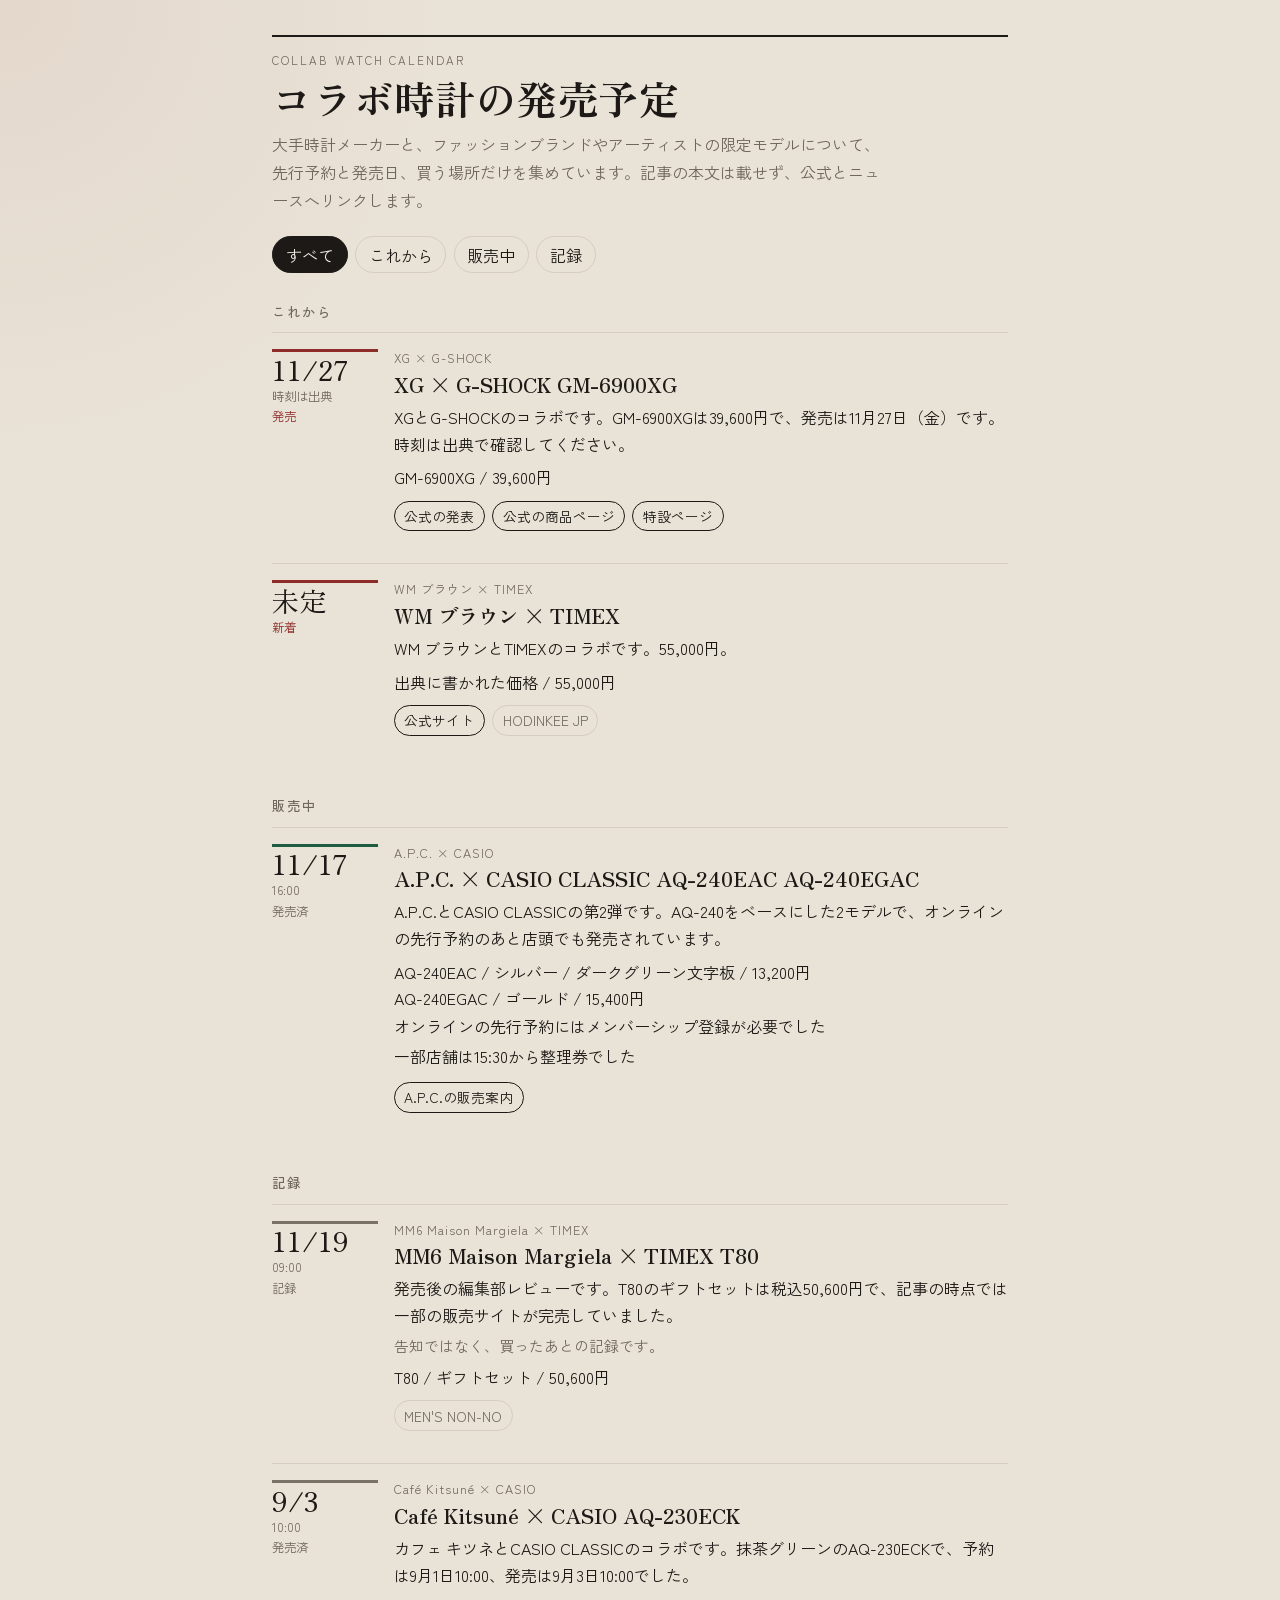
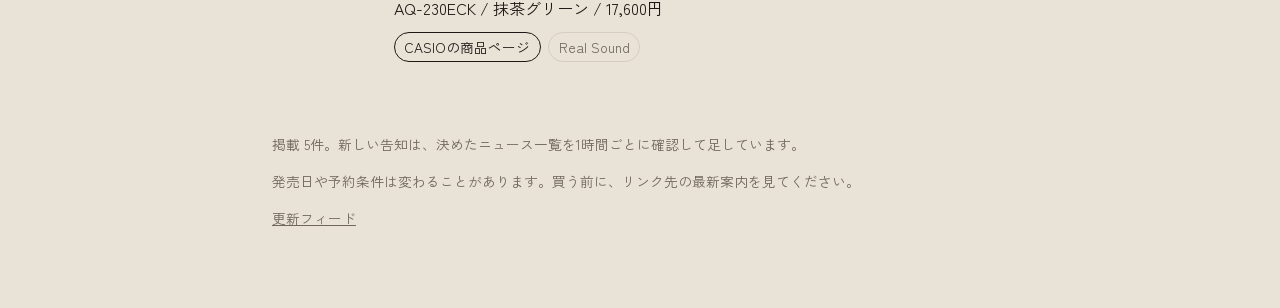
==== docs/index.html @ da935b93 "コラボ時計の発売日と予約先を一覧にする 告知を毎時確認して、公式ページへのリンクだけを公開する。" ====
<!DOCTYPE html>
<html lang="ja">
<head>
  <meta charset="utf-8">
  <meta name="viewport" content="width=device-width, initial-scale=1">
  <title>コラボ時計の発売予定</title>
  <meta name="description" content="大手時計メーカーとファッションブランドやアーティストの限定コラボについて、先行予約と発売日、購入ページを集めます。">
  <link rel="stylesheet" href="style.css">
  <link rel="alternate" type="application/rss+xml" title="コラボ時計の発売予定" href="feed.xml">
  <link rel="preconnect" href="https://fonts.googleapis.com">
  <link rel="stylesheet" href="https://fonts.googleapis.com/css2?family=Zen+Kaku+Gothic+New:wght@400;500&family=Zen+Old+Mincho:wght@500;700&display=swap">
</head>
<body>
  <div class="wrap">
    <header class="masthead">
      <p class="eyebrow">COLLAB WATCH CALENDAR</p>
      <h1>コラボ時計の発売予定</h1>
      <p class="lead">大手時計メーカーと、ファッションブランドやアーティストの限定モデルについて、先行予約と発売日、買う場所だけを集めています。記事の本文は載せず、公式とニュースへリンクします。</p>
      <div class="filters">
        <button type="button" data-filter="all" aria-pressed="true">すべて</button>
        <button type="button" data-filter="upcoming" aria-pressed="false">これから</button>
        <button type="button" data-filter="onsale" aria-pressed="false">販売中</button>
        <button type="button" data-filter="archive" aria-pressed="false">記録</button>
      </div>
    </header>
    <section class="section" id="upcoming"><h2>これから</h2>
<article class="card upcoming" data-group="upcoming">
  <div class="when">
    <span class="md">11/27</span>
    <span class="sub">時刻は出典</span>
    <span class="label">発売</span>
  </div>
  <div>
    <p class="brands">XG × G-SHOCK</p>
    <h3><a href="items/xg-g-shock-gm-6900xg-2026.html">XG × G-SHOCK GM-6900XG</a></h3>
    <p class="summary">XGとG-SHOCKのコラボです。GM-6900XGは39,600円で、発売は11月27日（金）です。時刻は出典で確認してください。</p>
    
    <ul class="models"><li>GM-6900XG / 39,600円</li></ul>
    
    <p class="actions"><a href="https://www.casio.co.jp/release/2026/1112-gm-6900xg/">公式の発表</a><a href="https://www.casio.com/jp/watches/gshock/product.GM-6900XG-8/">公式の商品ページ</a><a href="https://gshock.casio.com/jp/contents/ambassador/xg/g-shock-xg-collab-vol2/">特設ページ</a></p>
  </div>
</article>
<article class="card upcoming" data-group="upcoming">
  <div class="when">
    <span class="md">未定</span>
    <span class="sub"></span>
    <span class="label">新着</span>
  </div>
  <div>
    <p class="brands">WM ブラウン × TIMEX</p>
    <h3><a href="items/wm-timex-2026.html">WM ブラウン × TIMEX</a></h3>
    <p class="summary">WM ブラウンとTIMEXのコラボです。55,000円。</p>
    
    <ul class="models"><li>出典に書かれた価格 / 55,000円</li></ul>
    
    <p class="actions"><a href="https://timex.com/">公式サイト</a><a class="quiet" href="https://hodinkee.jp/articles/wm-brown-x-timex">HODINKEE JP</a></p>
  </div>
</article></section><section class="section" id="onsale"><h2>販売中</h2>
<article class="card onsale" data-group="onsale">
  <div class="when">
    <span class="md">11/17</span>
    <span class="sub">16:00</span>
    <span class="label">発売済</span>
  </div>
  <div>
    <p class="brands">A.P.C. × CASIO</p>
    <h3><a href="items/apc-casio-aq-240eac-2026.html">A.P.C. × CASIO CLASSIC AQ-240EAC AQ-240EGAC</a></h3>
    <p class="summary">A.P.C.とCASIO CLASSICの第2弾です。AQ-240をベースにした2モデルで、オンラインの先行予約のあと店頭でも発売されています。</p>
    
    <ul class="models"><li>AQ-240EAC / シルバー / ダークグリーン文字板 / 13,200円</li><li>AQ-240EGAC / ゴールド / 15,400円</li></ul>
    <p class="cond">オンラインの先行予約にはメンバーシップ登録が必要でした</p><p class="cond">一部店舗は15:30から整理券でした</p>
    <p class="actions"><a href="https://www.apcjp.com/jpn/journal/a-p-c-x-casio-の販売について">A.P.C.の販売案内</a></p>
  </div>
</article></section><section class="section" id="archive"><h2>記録</h2>
<article class="card archive" data-group="archive">
  <div class="when">
    <span class="md">11/19</span>
    <span class="sub">09:00</span>
    <span class="label">記録</span>
  </div>
  <div>
    <p class="brands">MM6 Maison Margiela × TIMEX</p>
    <h3><a href="items/mm6-timex-t80-2026.html">MM6 Maison Margiela × TIMEX T80</a></h3>
    <p class="summary">発売後の編集部レビューです。T80のギフトセットは税込50,600円で、記事の時点では一部の販売サイトが完売していました。</p>
    <p class="note">告知ではなく、買ったあとの記録です。</p>
    <ul class="models"><li>T80 / ギフトセット / 50,600円</li></ul>
    
    <p class="actions"><a class="quiet" href="https://www.mensnonno.jp/fashion/new-topics/704286/area05/">MEN&#x27;S NON-NO</a></p>
  </div>
</article>
<article class="card archive" data-group="archive">
  <div class="when">
    <span class="md">9/3</span>
    <span class="sub">10:00</span>
    <span class="label">発売済</span>
  </div>
  <div>
    <p class="brands">Café Kitsuné × CASIO</p>
    <h3><a href="items/kitsune-casio-aq-230eck-2026.html">Café Kitsuné × CASIO AQ-230ECK</a></h3>
    <p class="summary">カフェ キツネとCASIO CLASSICのコラボです。抹茶グリーンのAQ-230ECKで、予約は9月1日10:00、発売は9月3日10:00でした。</p>
    
    <ul class="models"><li>AQ-230ECK / 抹茶グリーン / 17,600円</li></ul>
    
    <p class="actions"><a href="https://www.casio.com/jp/watches/casio/casio-classic/aq-230eck/">CASIOの商品ページ</a><a class="quiet" href="https://realsound.jp/tech/2026/09/post-2509956.html">Real Sound</a></p>
  </div>
</article></section>
    <footer>
      <p>掲載 5件。新しい告知は、決めたニュース一覧を1時間ごとに確認して足しています。</p>
      <p>発売日や予約条件は変わることがあります。買う前に、リンク先の最新案内を見てください。</p>
      <p><a href="feed.xml">更新フィード</a></p>
    </footer>
  </div>
  <script>
    const buttons = document.querySelectorAll("[data-filter]");
    buttons.forEach((button) => {
      button.addEventListener("click", () => {
        const filter = button.dataset.filter;
        buttons.forEach((other) => other.setAttribute("aria-pressed", other === button ? "true" : "false"));
        document.querySelectorAll(".card").forEach((card) => {
          card.hidden = filter !== "all" && card.dataset.group !== filter;
        });
        document.querySelectorAll(".section").forEach((section) => {
          section.hidden = filter !== "all" && section.id !== filter;
        });
      });
    });
  </script>
</body>
</html>
---- docs/style.css ----
:root {
  --paper: #e9e2d6;
  --sheet: #f6f1e8;
  --ink: #1c1916;
  --muted: #6f675d;
  --line: #d5cdc0;
  --stamp: #8e2c2a;
  --sale: #1d5c40;
  --archive: #7a7268;
  --shadow: 0 1px 0 rgba(28, 25, 22, 0.04);
  font-family: "Zen Kaku Gothic New", "Hiragino Sans", "Yu Gothic", sans-serif;
}
* { box-sizing: border-box; }
body {
  margin: 0;
  background:
    radial-gradient(circle at top left, rgba(142, 44, 42, 0.06), transparent 28rem),
    var(--paper);
  color: var(--ink);
}
a { color: inherit; }
.wrap { width: min(46rem, calc(100% - 2rem)); margin: 0 auto; padding: 2.2rem 0 4rem; }
.masthead { border-top: 2px solid var(--ink); padding-top: 0.9rem; }
.eyebrow {
  margin: 0;
  letter-spacing: 0.18em;
  font-size: 0.72rem;
  color: var(--muted);
}
h1 {
  margin: 0.35rem 0 0.4rem;
  font-family: "Zen Old Mincho", "Yu Mincho", serif;
  font-size: clamp(1.8rem, 4vw, 2.5rem);
  font-weight: 700;
  letter-spacing: 0.02em;
  line-height: 1.25;
}
.lead { margin: 0; max-width: 38rem; line-height: 1.75; color: var(--muted); }
.filters { display: flex; flex-wrap: wrap; gap: 0.45rem; margin: 1.4rem 0 0.4rem; }
.filters button {
  border: 1px solid var(--line);
  background: transparent;
  color: var(--ink);
  border-radius: 999px;
  padding: 0.35rem 0.8rem;
  font: inherit;
  cursor: pointer;
}
.filters button[aria-pressed="true"] { background: var(--ink); color: var(--sheet); border-color: var(--ink); }
.section { margin-top: 1.8rem; }
.section h2 {
  margin: 0 0 0.7rem;
  font-size: 0.82rem;
  letter-spacing: 0.14em;
  font-weight: 500;
  color: var(--muted);
}
.card {
  display: grid;
  grid-template-columns: 6.6rem 1fr;
  gap: 0.9rem 1rem;
  padding: 1rem 0;
  border-top: 1px solid var(--line);
  background: transparent;
}
.when { padding-top: 0.15rem; border-top: 3px solid var(--ink); }
.card.upcoming .when { border-top-color: var(--stamp); }
.card.onsale .when { border-top-color: var(--sale); }
.card.archive .when { border-top-color: var(--archive); }
.when .md {
  display: block;
  font-family: "Zen Old Mincho", serif;
  font-size: 1.7rem;
  line-height: 1.1;
}
.when .sub, .when .label { display: block; color: var(--muted); font-size: 0.78rem; margin-top: 0.15rem; }
.card.upcoming .label { color: var(--stamp); }
.brands { margin: 0; font-size: 0.78rem; letter-spacing: 0.08em; color: var(--muted); }
.card h3 { margin: 0.15rem 0 0.35rem; font-family: "Zen Old Mincho", serif; font-size: 1.28rem; font-weight: 700; line-height: 1.4; }
.card h3 a { text-decoration: none; }
.card h3 a:hover { text-decoration: underline; }
.summary, .note, .cond { margin: 0.2rem 0; line-height: 1.7; }
.note { color: var(--muted); font-size: 0.92rem; }
.models { margin: 0.45rem 0 0; padding: 0; list-style: none; color: var(--ink); }
.models li { margin: 0.12rem 0; }
.actions { display: flex; flex-wrap: wrap; gap: 0.45rem; margin-top: 0.7rem; }
.actions a {
  text-decoration: none;
  border: 1px solid var(--ink);
  padding: 0.28rem 0.6rem;
  border-radius: 999px;
  font-size: 0.86rem;
}
.actions a.quiet { border-color: var(--line); color: var(--muted); }
footer { margin-top: 2.4rem; color: var(--muted); font-size: 0.86rem; line-height: 1.7; }
.detail { padding-top: 1.2rem; }
.detail .back { color: var(--muted); text-decoration: none; }
.facts { margin: 1rem 0; padding: 0; list-style: none; }
.facts li { padding: 0.55rem 0; border-top: 1px solid var(--line); line-height: 1.6; }
.facts strong { display: inline-block; min-width: 6.5rem; }
@media (max-width: 640px) {
  .card { grid-template-columns: 1fr; gap: 0.45rem; }
  .when { display: flex; gap: 0.7rem; align-items: baseline; }
}
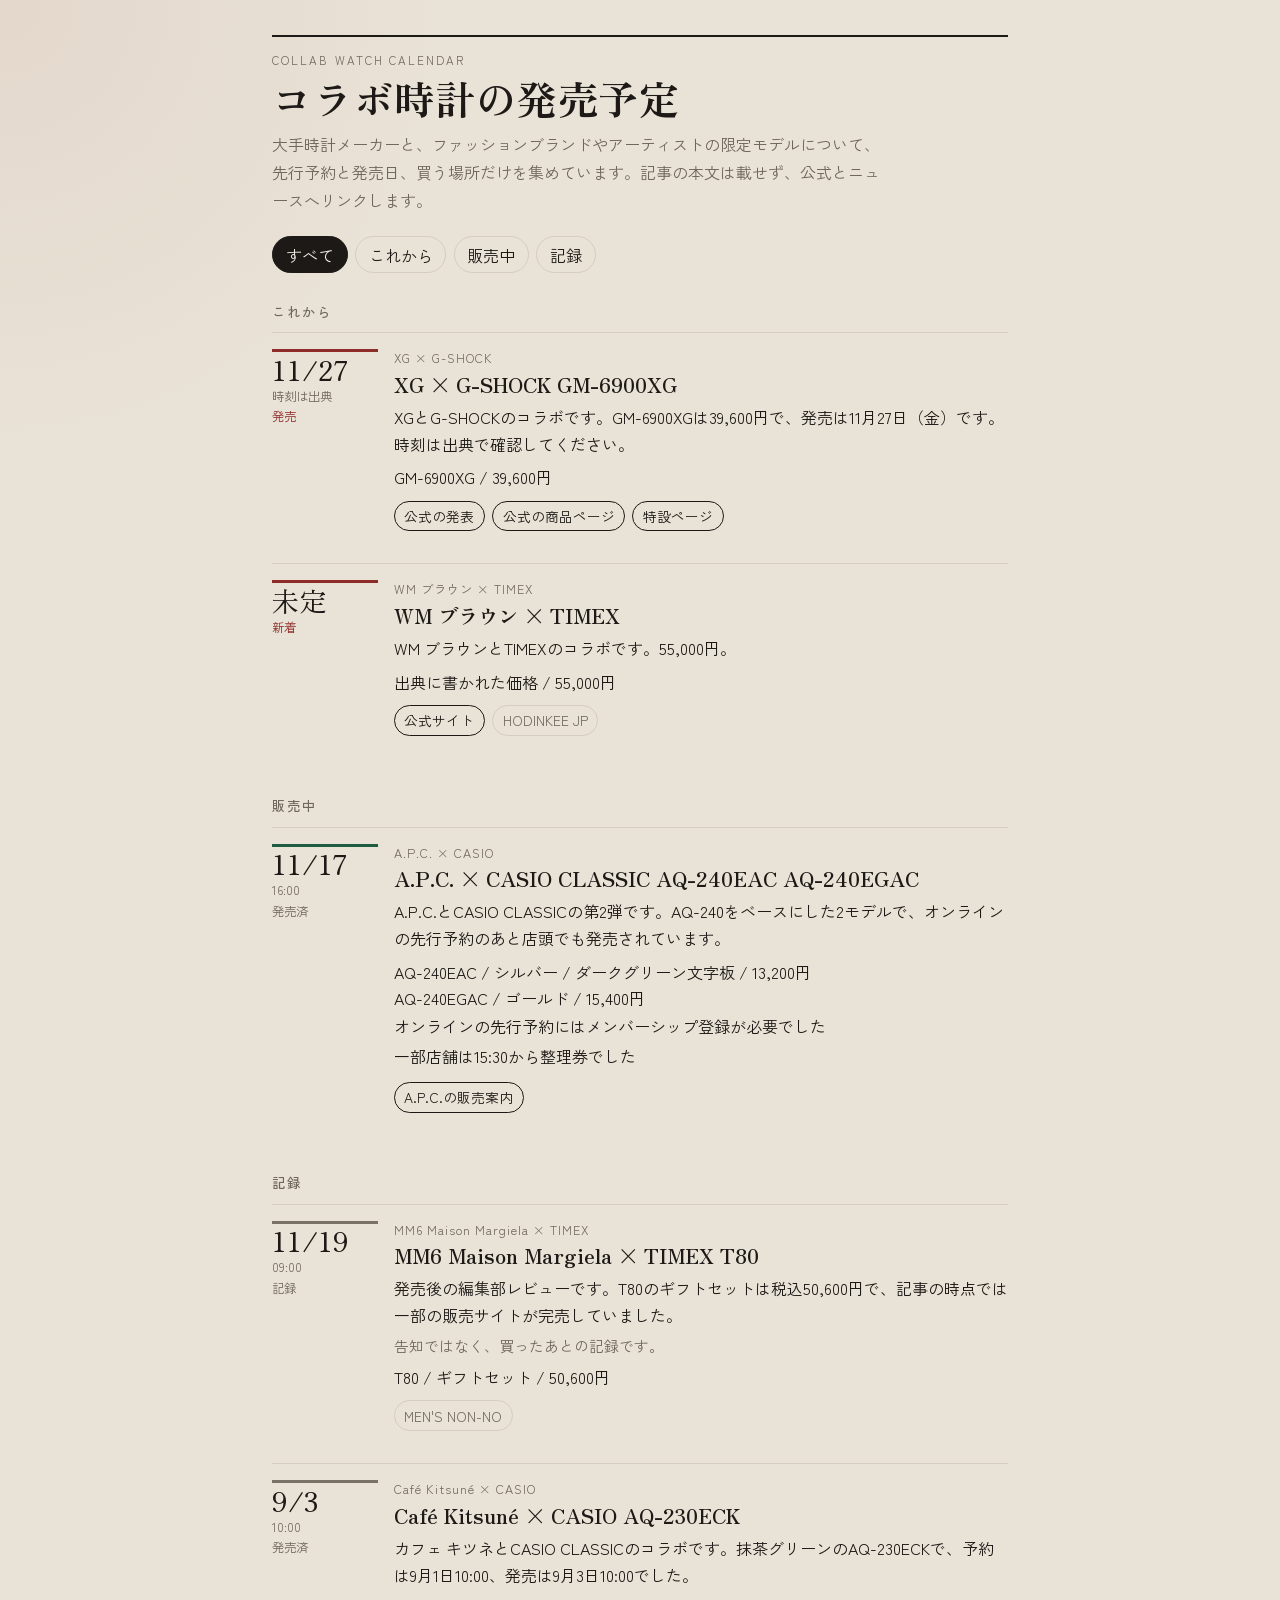
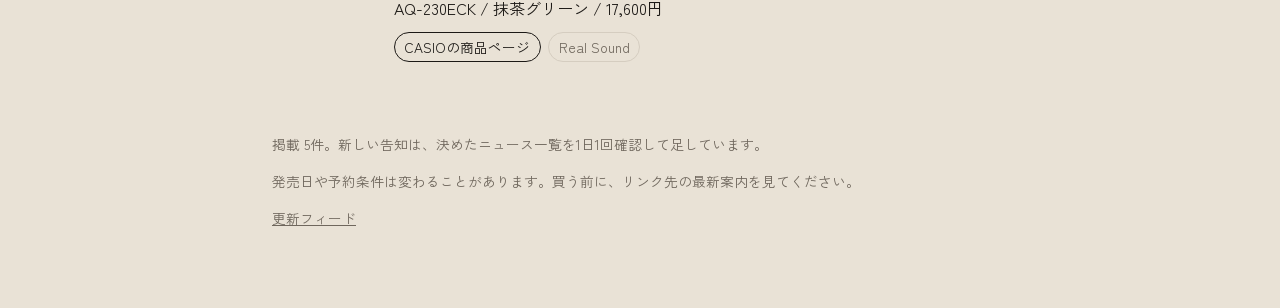
==== commit 27a71516: "時計コラボの確認を1日1回にする 朝の今日のタスクメールに更新を載せるため、サイト側からはメールを出さない。" ====
--- a/docs/index.html
+++ b/docs/index.html
@@ -105,7 +105,7 @@
   </div>
 </article></section>
     <footer>
-      <p>掲載 5件。新しい告知は、決めたニュース一覧を1時間ごとに確認して足しています。</p>
+      <p>掲載 5件。新しい告知は、決めたニュース一覧を1日1回確認して足しています。</p>
       <p>発売日や予約条件は変わることがあります。買う前に、リンク先の最新案内を見てください。</p>
       <p><a href="feed.xml">更新フィード</a></p>
     </footer>
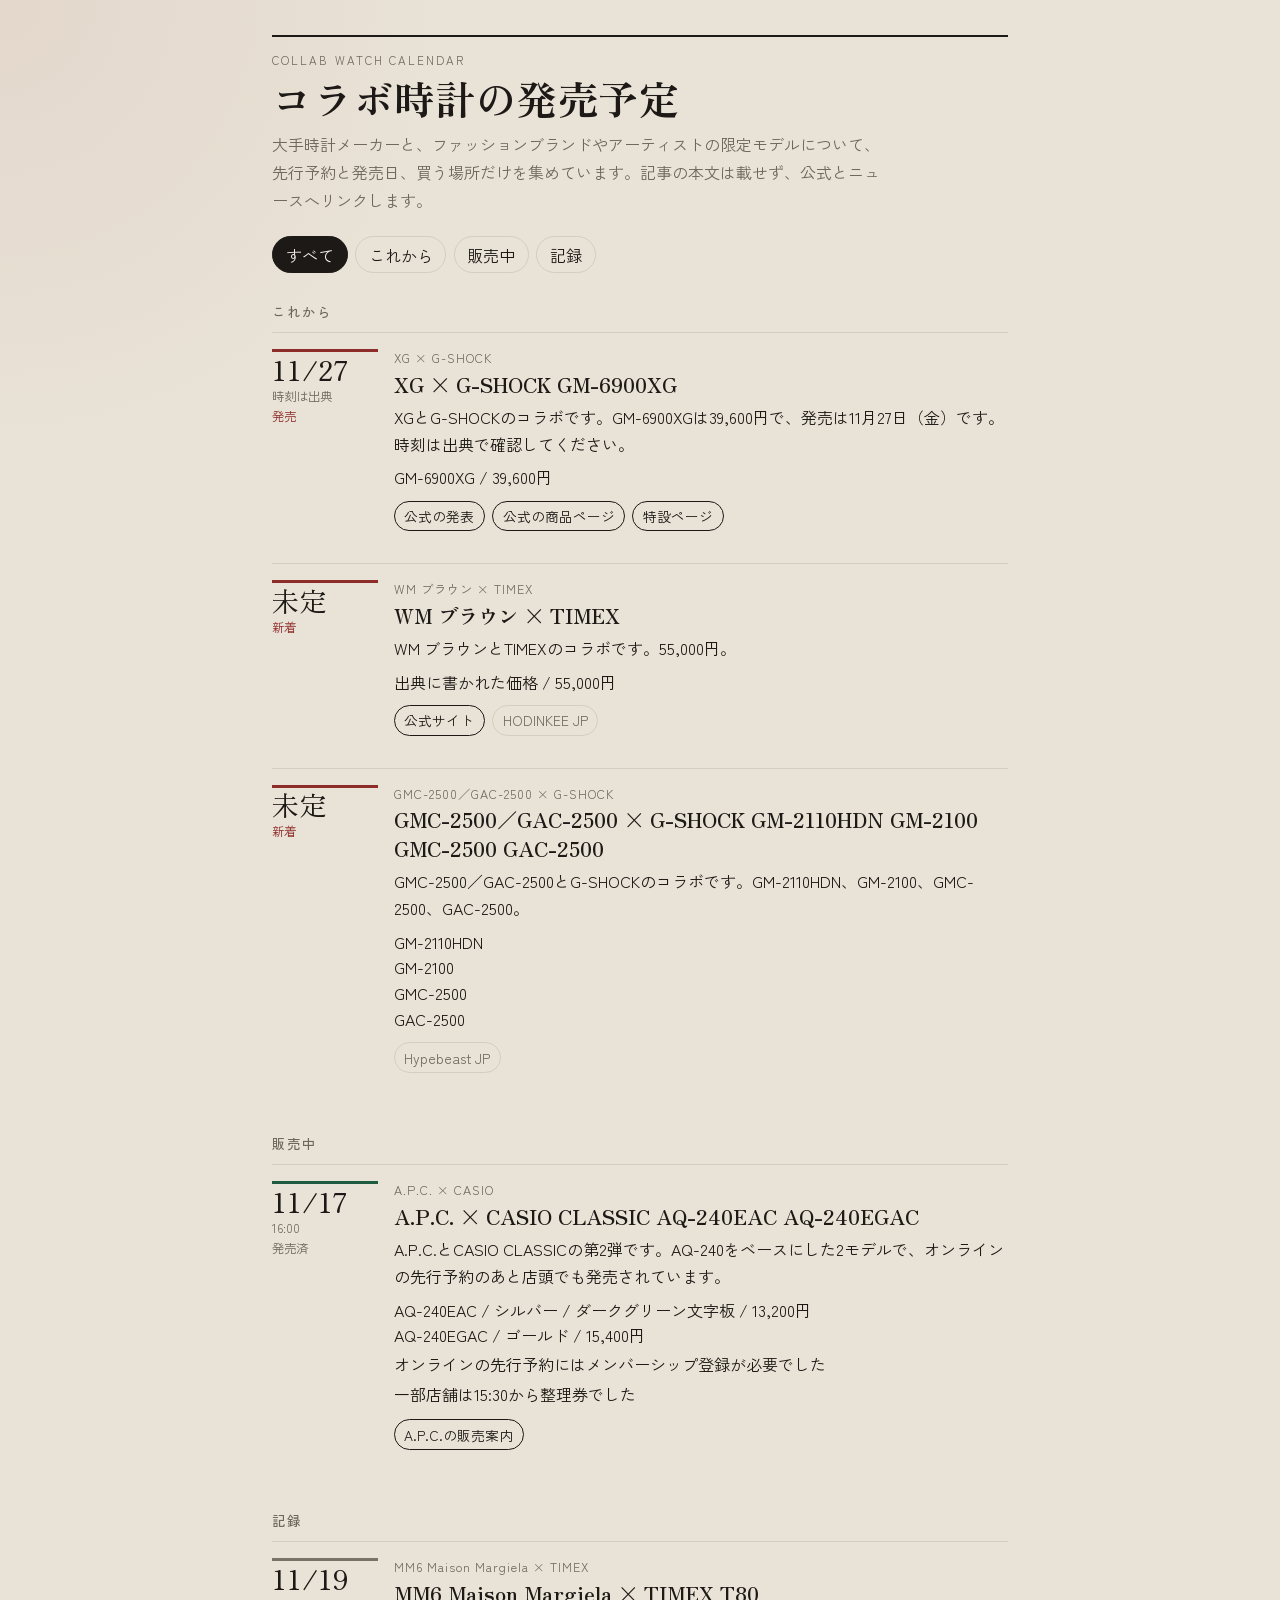
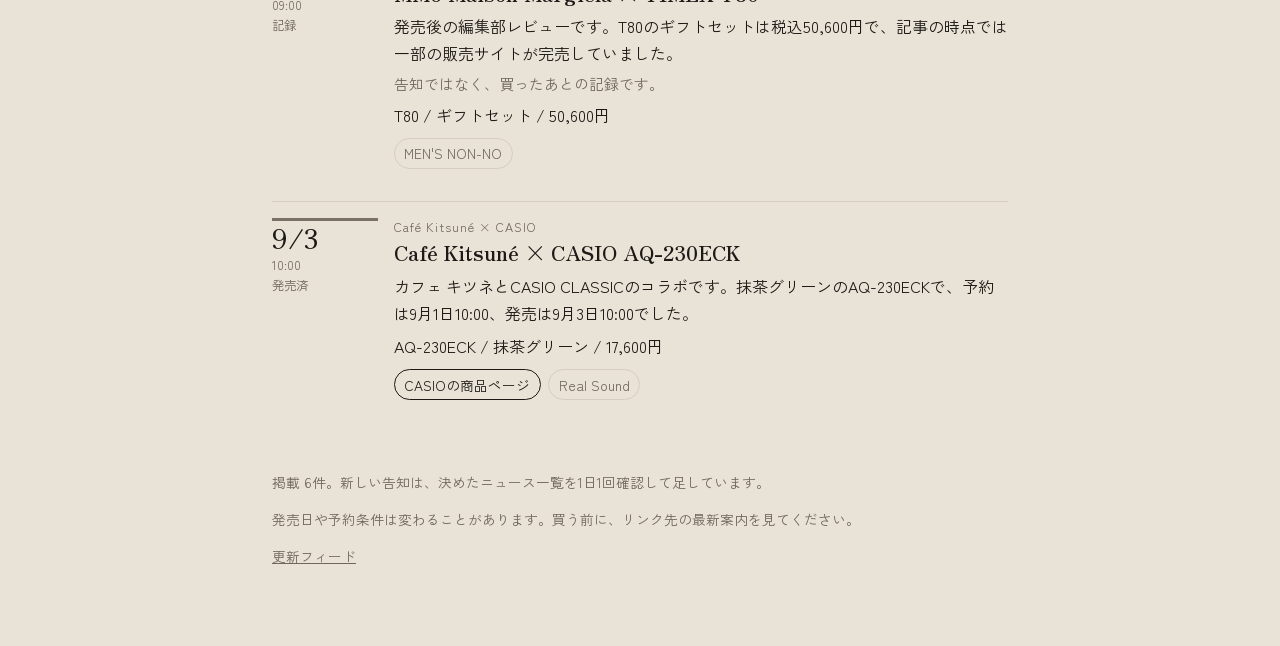
==== commit 7c2a0050: "発売情報を更新" ====
--- a/docs/index.html
+++ b/docs/index.html
@@ -55,6 +55,22 @@
     
     <p class="actions"><a href="https://timex.com/">公式サイト</a><a class="quiet" href="https://hodinkee.jp/articles/wm-brown-x-timex">HODINKEE JP</a></p>
   </div>
+</article>
+<article class="card upcoming" data-group="upcoming">
+  <div class="when">
+    <span class="md">未定</span>
+    <span class="sub"></span>
+    <span class="label">新着</span>
+  </div>
+  <div>
+    <p class="brands">GMC-2500／GAC-2500 × G-SHOCK</p>
+    <h3><a href="items/gmc-2500-gac-2500-g-shock-gm-2110hdn-2026.html">GMC-2500／GAC-2500 × G-SHOCK GM-2110HDN GM-2100 GMC-2500 GAC-2500</a></h3>
+    <p class="summary">GMC-2500／GAC-2500とG-SHOCKのコラボです。GM-2110HDN、GM-2100、GMC-2500、GAC-2500。</p>
+    
+    <ul class="models"><li>GM-2110HDN</li><li>GM-2100</li><li>GMC-2500</li><li>GAC-2500</li></ul>
+    
+    <p class="actions"><a class="quiet" href="https://hypebeast.com/jp/2026/11/g-shock-hidden-ny-collaborative-gm-2110hdn-watch-release-info">Hypebeast JP</a></p>
+  </div>
 </article></section><section class="section" id="onsale"><h2>販売中</h2>
 <article class="card onsale" data-group="onsale">
   <div class="when">
@@ -105,7 +121,7 @@
   </div>
 </article></section>
     <footer>
-      <p>掲載 5件。新しい告知は、決めたニュース一覧を1日1回確認して足しています。</p>
+      <p>掲載 6件。新しい告知は、決めたニュース一覧を1日1回確認して足しています。</p>
       <p>発売日や予約条件は変わることがあります。買う前に、リンク先の最新案内を見てください。</p>
       <p><a href="feed.xml">更新フィード</a></p>
     </footer>
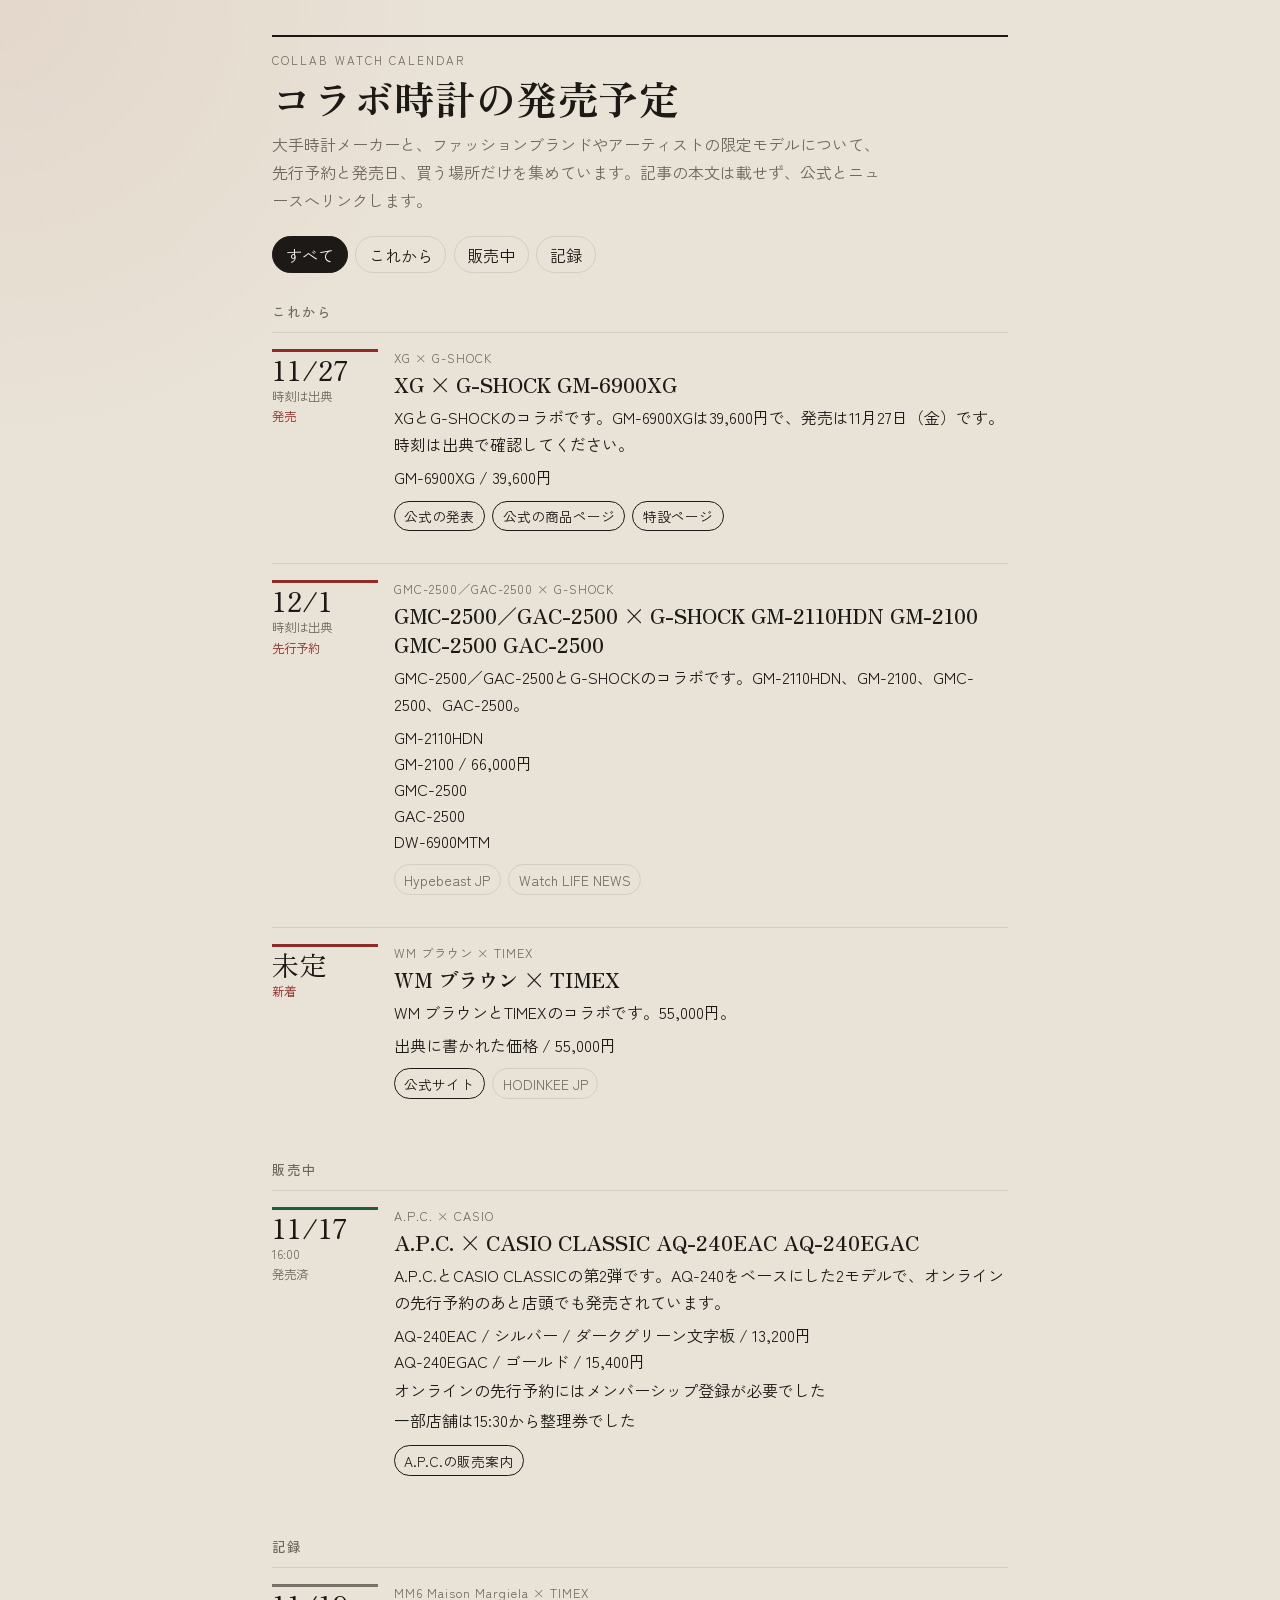
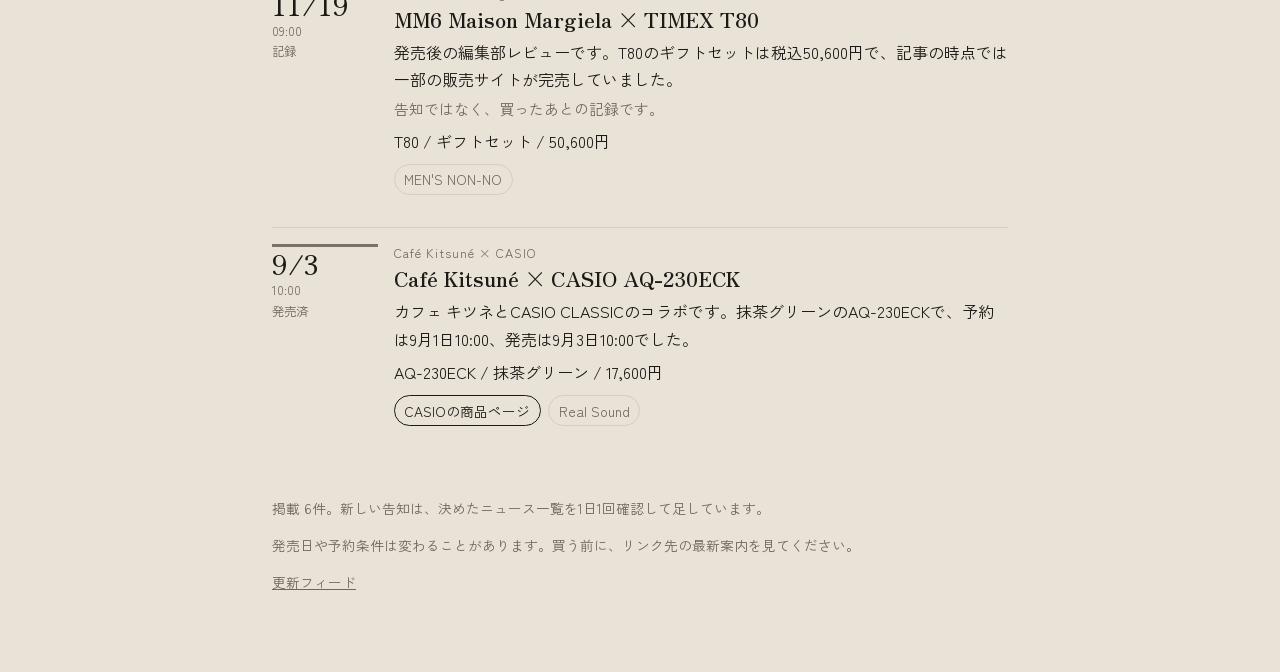
==== commit 6c5be827: "発売情報を更新" ====
--- a/docs/index.html
+++ b/docs/index.html
@@ -42,6 +42,22 @@
 </article>
 <article class="card upcoming" data-group="upcoming">
   <div class="when">
+    <span class="md">12/1</span>
+    <span class="sub">時刻は出典</span>
+    <span class="label">先行予約</span>
+  </div>
+  <div>
+    <p class="brands">GMC-2500／GAC-2500 × G-SHOCK</p>
+    <h3><a href="items/gmc-2500-gac-2500-g-shock-gm-2110hdn-2026.html">GMC-2500／GAC-2500 × G-SHOCK GM-2110HDN GM-2100 GMC-2500 GAC-2500</a></h3>
+    <p class="summary">GMC-2500／GAC-2500とG-SHOCKのコラボです。GM-2110HDN、GM-2100、GMC-2500、GAC-2500。</p>
+    
+    <ul class="models"><li>GM-2110HDN</li><li>GM-2100 / 66,000円</li><li>GMC-2500</li><li>GAC-2500</li><li>DW-6900MTM</li></ul>
+    
+    <p class="actions"><a class="quiet" href="https://hypebeast.com/jp/2026/11/g-shock-hidden-ny-collaborative-gm-2110hdn-watch-release-info">Hypebeast JP</a><a class="quiet" href="https://www.powerwatch.jp/2026/11/24/gshock-81/?utm_source=rss&amp;utm_medium=rss&amp;utm_campaign=gshock-81">Watch LIFE NEWS</a></p>
+  </div>
+</article>
+<article class="card upcoming" data-group="upcoming">
+  <div class="when">
     <span class="md">未定</span>
     <span class="sub"></span>
     <span class="label">新着</span>
@@ -54,22 +70,6 @@
     <ul class="models"><li>出典に書かれた価格 / 55,000円</li></ul>
     
     <p class="actions"><a href="https://timex.com/">公式サイト</a><a class="quiet" href="https://hodinkee.jp/articles/wm-brown-x-timex">HODINKEE JP</a></p>
-  </div>
-</article>
-<article class="card upcoming" data-group="upcoming">
-  <div class="when">
-    <span class="md">未定</span>
-    <span class="sub"></span>
-    <span class="label">新着</span>
-  </div>
-  <div>
-    <p class="brands">GMC-2500／GAC-2500 × G-SHOCK</p>
-    <h3><a href="items/gmc-2500-gac-2500-g-shock-gm-2110hdn-2026.html">GMC-2500／GAC-2500 × G-SHOCK GM-2110HDN GM-2100 GMC-2500 GAC-2500</a></h3>
-    <p class="summary">GMC-2500／GAC-2500とG-SHOCKのコラボです。GM-2110HDN、GM-2100、GMC-2500、GAC-2500。</p>
-    
-    <ul class="models"><li>GM-2110HDN</li><li>GM-2100</li><li>GMC-2500</li><li>GAC-2500</li></ul>
-    
-    <p class="actions"><a class="quiet" href="https://hypebeast.com/jp/2026/11/g-shock-hidden-ny-collaborative-gm-2110hdn-watch-release-info">Hypebeast JP</a></p>
   </div>
 </article></section><section class="section" id="onsale"><h2>販売中</h2>
 <article class="card onsale" data-group="onsale">
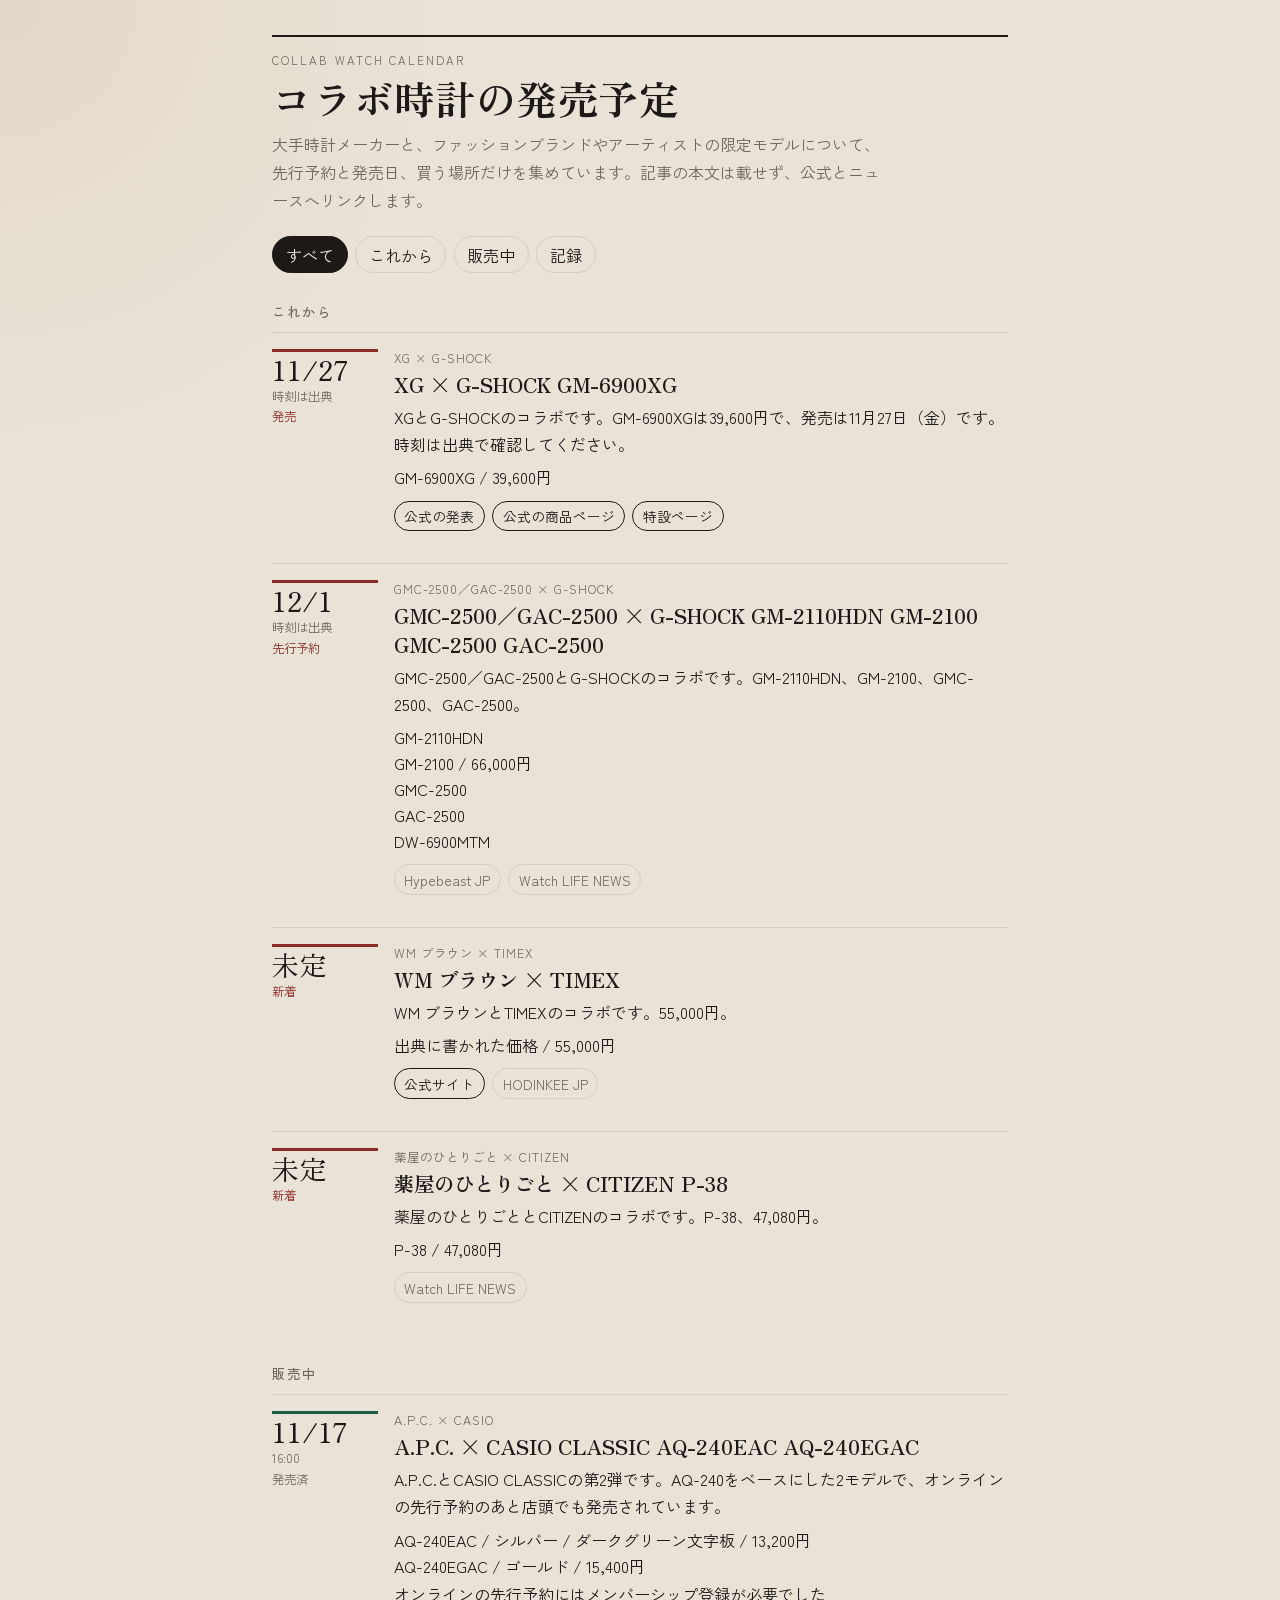
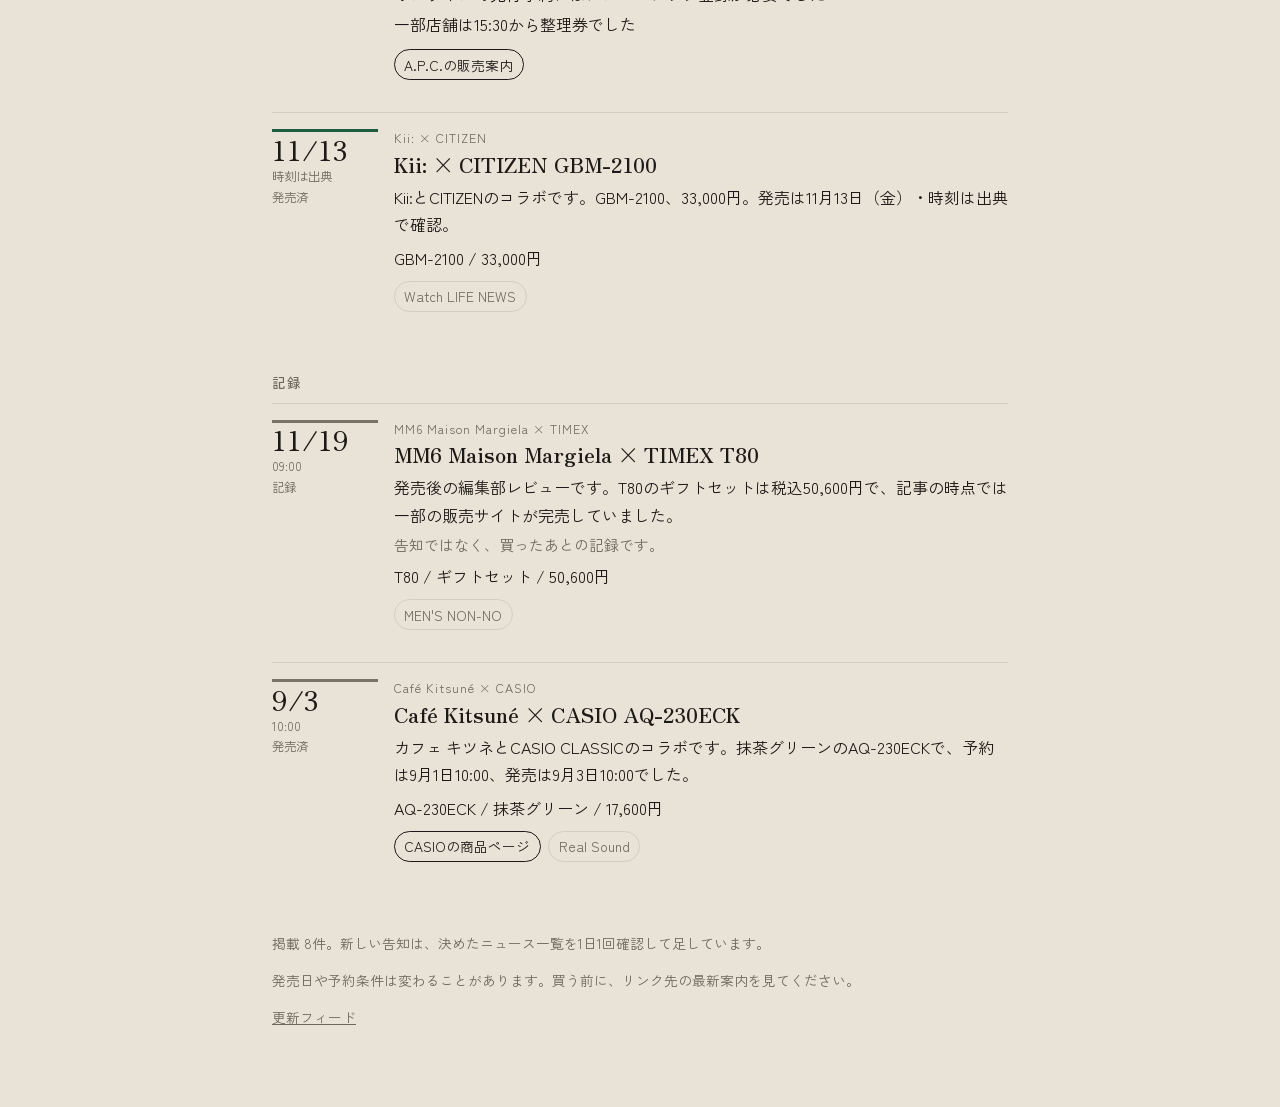
==== commit 13a9c18e: "発売情報を更新" ====
--- a/docs/index.html
+++ b/docs/index.html
@@ -71,6 +71,22 @@
     
     <p class="actions"><a href="https://timex.com/">公式サイト</a><a class="quiet" href="https://hodinkee.jp/articles/wm-brown-x-timex">HODINKEE JP</a></p>
   </div>
+</article>
+<article class="card upcoming" data-group="upcoming">
+  <div class="when">
+    <span class="md">未定</span>
+    <span class="sub"></span>
+    <span class="label">新着</span>
+  </div>
+  <div>
+    <p class="brands">薬屋のひとりごと × CITIZEN</p>
+    <h3><a href="items/0c0a49f5-citizen-p-38-2026.html">薬屋のひとりごと × CITIZEN P-38</a></h3>
+    <p class="summary">薬屋のひとりごととCITIZENのコラボです。P-38、47,080円。</p>
+    
+    <ul class="models"><li>P-38 / 47,080円</li></ul>
+    
+    <p class="actions"><a class="quiet" href="https://www.powerwatch.jp/2026/11/26/citizen-195/?utm_source=rss&amp;utm_medium=rss&amp;utm_campaign=citizen-195">Watch LIFE NEWS</a></p>
+  </div>
 </article></section><section class="section" id="onsale"><h2>販売中</h2>
 <article class="card onsale" data-group="onsale">
   <div class="when">
@@ -86,6 +102,22 @@
     <ul class="models"><li>AQ-240EAC / シルバー / ダークグリーン文字板 / 13,200円</li><li>AQ-240EGAC / ゴールド / 15,400円</li></ul>
     <p class="cond">オンラインの先行予約にはメンバーシップ登録が必要でした</p><p class="cond">一部店舗は15:30から整理券でした</p>
     <p class="actions"><a href="https://www.apcjp.com/jpn/journal/a-p-c-x-casio-の販売について">A.P.C.の販売案内</a></p>
+  </div>
+</article>
+<article class="card onsale" data-group="onsale">
+  <div class="when">
+    <span class="md">11/13</span>
+    <span class="sub">時刻は出典</span>
+    <span class="label">発売済</span>
+  </div>
+  <div>
+    <p class="brands">Kii: × CITIZEN</p>
+    <h3><a href="items/kii-citizen-gbm-2100-2026.html">Kii: × CITIZEN GBM-2100</a></h3>
+    <p class="summary">Kii:とCITIZENのコラボです。GBM-2100、33,000円。発売は11月13日（金）・時刻は出典で確認。</p>
+    
+    <ul class="models"><li>GBM-2100 / 33,000円</li></ul>
+    
+    <p class="actions"><a class="quiet" href="https://www.powerwatch.jp/2026/11/25/citizen-196/?utm_source=rss&amp;utm_medium=rss&amp;utm_campaign=citizen-196">Watch LIFE NEWS</a></p>
   </div>
 </article></section><section class="section" id="archive"><h2>記録</h2>
 <article class="card archive" data-group="archive">
@@ -121,7 +153,7 @@
   </div>
 </article></section>
     <footer>
-      <p>掲載 6件。新しい告知は、決めたニュース一覧を1日1回確認して足しています。</p>
+      <p>掲載 8件。新しい告知は、決めたニュース一覧を1日1回確認して足しています。</p>
       <p>発売日や予約条件は変わることがあります。買う前に、リンク先の最新案内を見てください。</p>
       <p><a href="feed.xml">更新フィード</a></p>
     </footer>
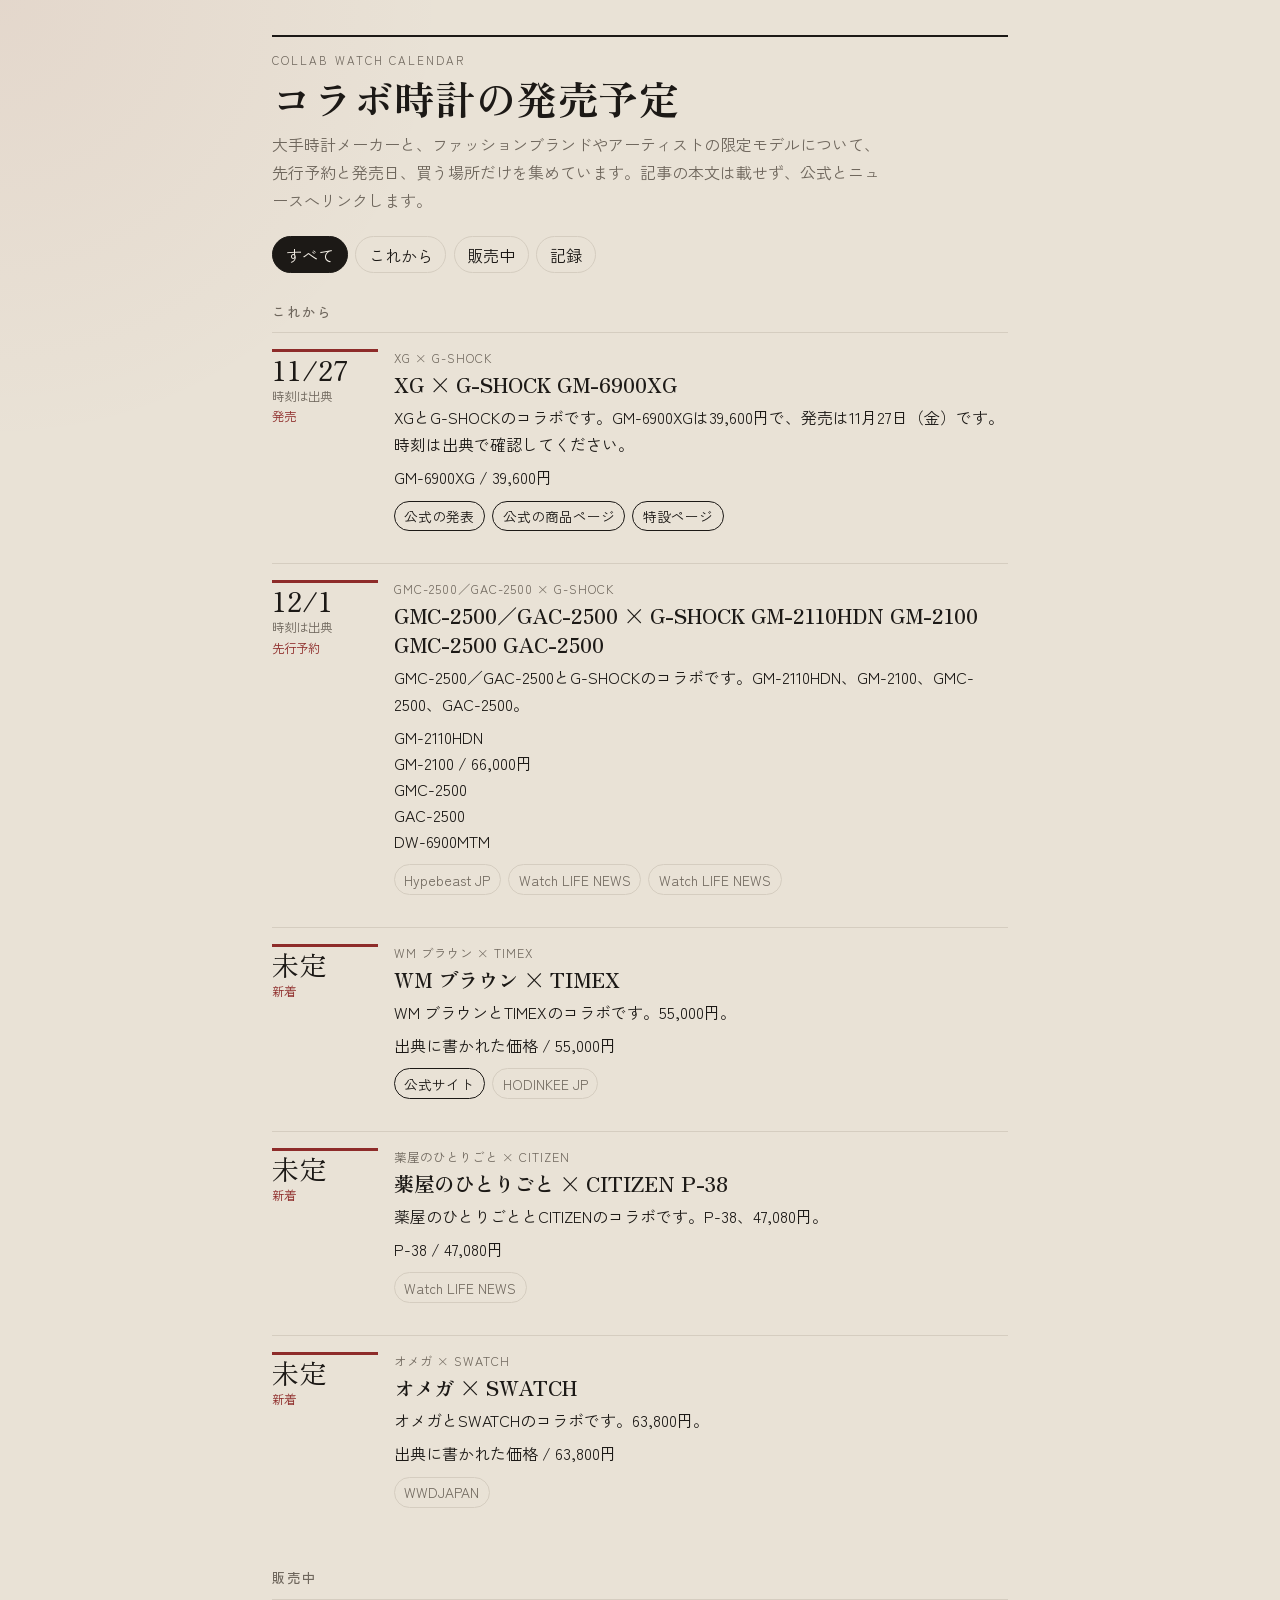
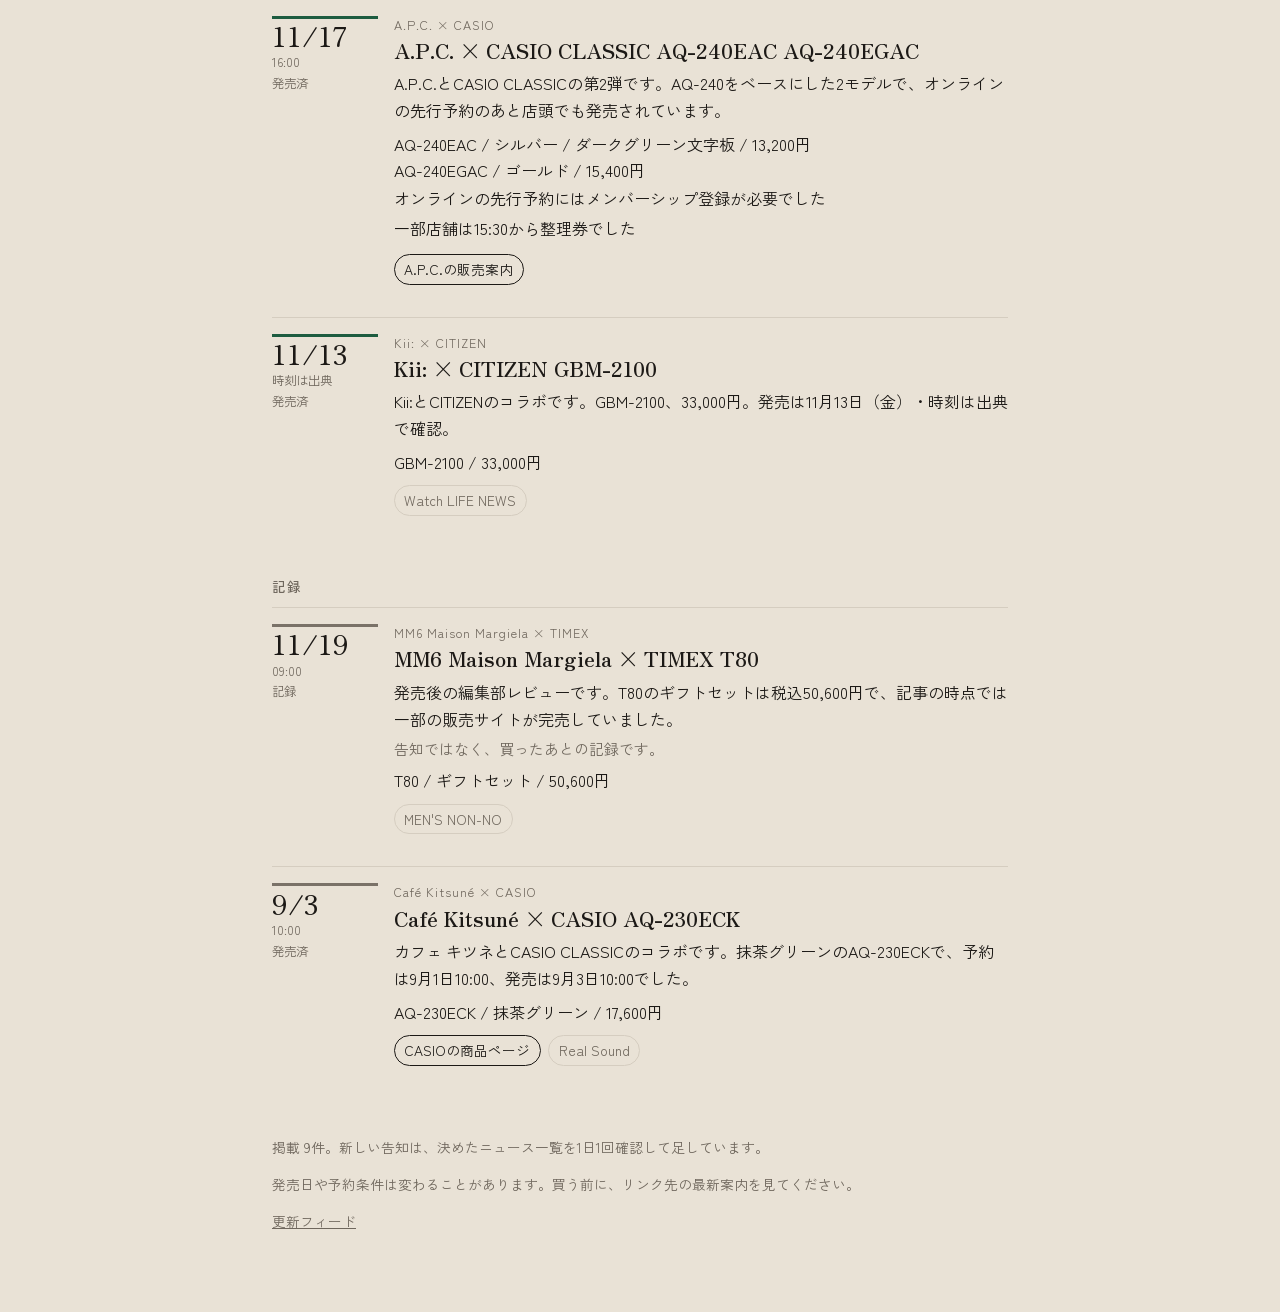
==== commit 829d109d: "発売情報を更新" ====
--- a/docs/index.html
+++ b/docs/index.html
@@ -53,7 +53,7 @@
     
     <ul class="models"><li>GM-2110HDN</li><li>GM-2100 / 66,000円</li><li>GMC-2500</li><li>GAC-2500</li><li>DW-6900MTM</li></ul>
     
-    <p class="actions"><a class="quiet" href="https://hypebeast.com/jp/2026/11/g-shock-hidden-ny-collaborative-gm-2110hdn-watch-release-info">Hypebeast JP</a><a class="quiet" href="https://www.powerwatch.jp/2026/11/24/gshock-81/?utm_source=rss&amp;utm_medium=rss&amp;utm_campaign=gshock-81">Watch LIFE NEWS</a></p>
+    <p class="actions"><a class="quiet" href="https://hypebeast.com/jp/2026/11/g-shock-hidden-ny-collaborative-gm-2110hdn-watch-release-info">Hypebeast JP</a><a class="quiet" href="https://www.powerwatch.jp/2026/11/24/gshock-81/?utm_source=rss&amp;utm_medium=rss&amp;utm_campaign=gshock-81">Watch LIFE NEWS</a><a class="quiet" href="https://www.powerwatch.jp/2026/11/26/gshock-82/?utm_source=rss&amp;utm_medium=rss&amp;utm_campaign=gshock-82">Watch LIFE NEWS</a></p>
   </div>
 </article>
 <article class="card upcoming" data-group="upcoming">
@@ -86,6 +86,22 @@
     <ul class="models"><li>P-38 / 47,080円</li></ul>
     
     <p class="actions"><a class="quiet" href="https://www.powerwatch.jp/2026/11/26/citizen-195/?utm_source=rss&amp;utm_medium=rss&amp;utm_campaign=citizen-195">Watch LIFE NEWS</a></p>
+  </div>
+</article>
+<article class="card upcoming" data-group="upcoming">
+  <div class="when">
+    <span class="md">未定</span>
+    <span class="sub"></span>
+    <span class="label">新着</span>
+  </div>
+  <div>
+    <p class="brands">オメガ × SWATCH</p>
+    <h3><a href="items/e5746739-swatch-2026.html">オメガ × SWATCH</a></h3>
+    <p class="summary">オメガとSWATCHのコラボです。63,800円。</p>
+    
+    <ul class="models"><li>出典に書かれた価格 / 63,800円</li></ul>
+    
+    <p class="actions"><a class="quiet" href="https://www.wwdjapan.com/articles/2562123">WWDJAPAN</a></p>
   </div>
 </article></section><section class="section" id="onsale"><h2>販売中</h2>
 <article class="card onsale" data-group="onsale">
@@ -153,7 +169,7 @@
   </div>
 </article></section>
     <footer>
-      <p>掲載 8件。新しい告知は、決めたニュース一覧を1日1回確認して足しています。</p>
+      <p>掲載 9件。新しい告知は、決めたニュース一覧を1日1回確認して足しています。</p>
       <p>発売日や予約条件は変わることがあります。買う前に、リンク先の最新案内を見てください。</p>
       <p><a href="feed.xml">更新フィード</a></p>
     </footer>
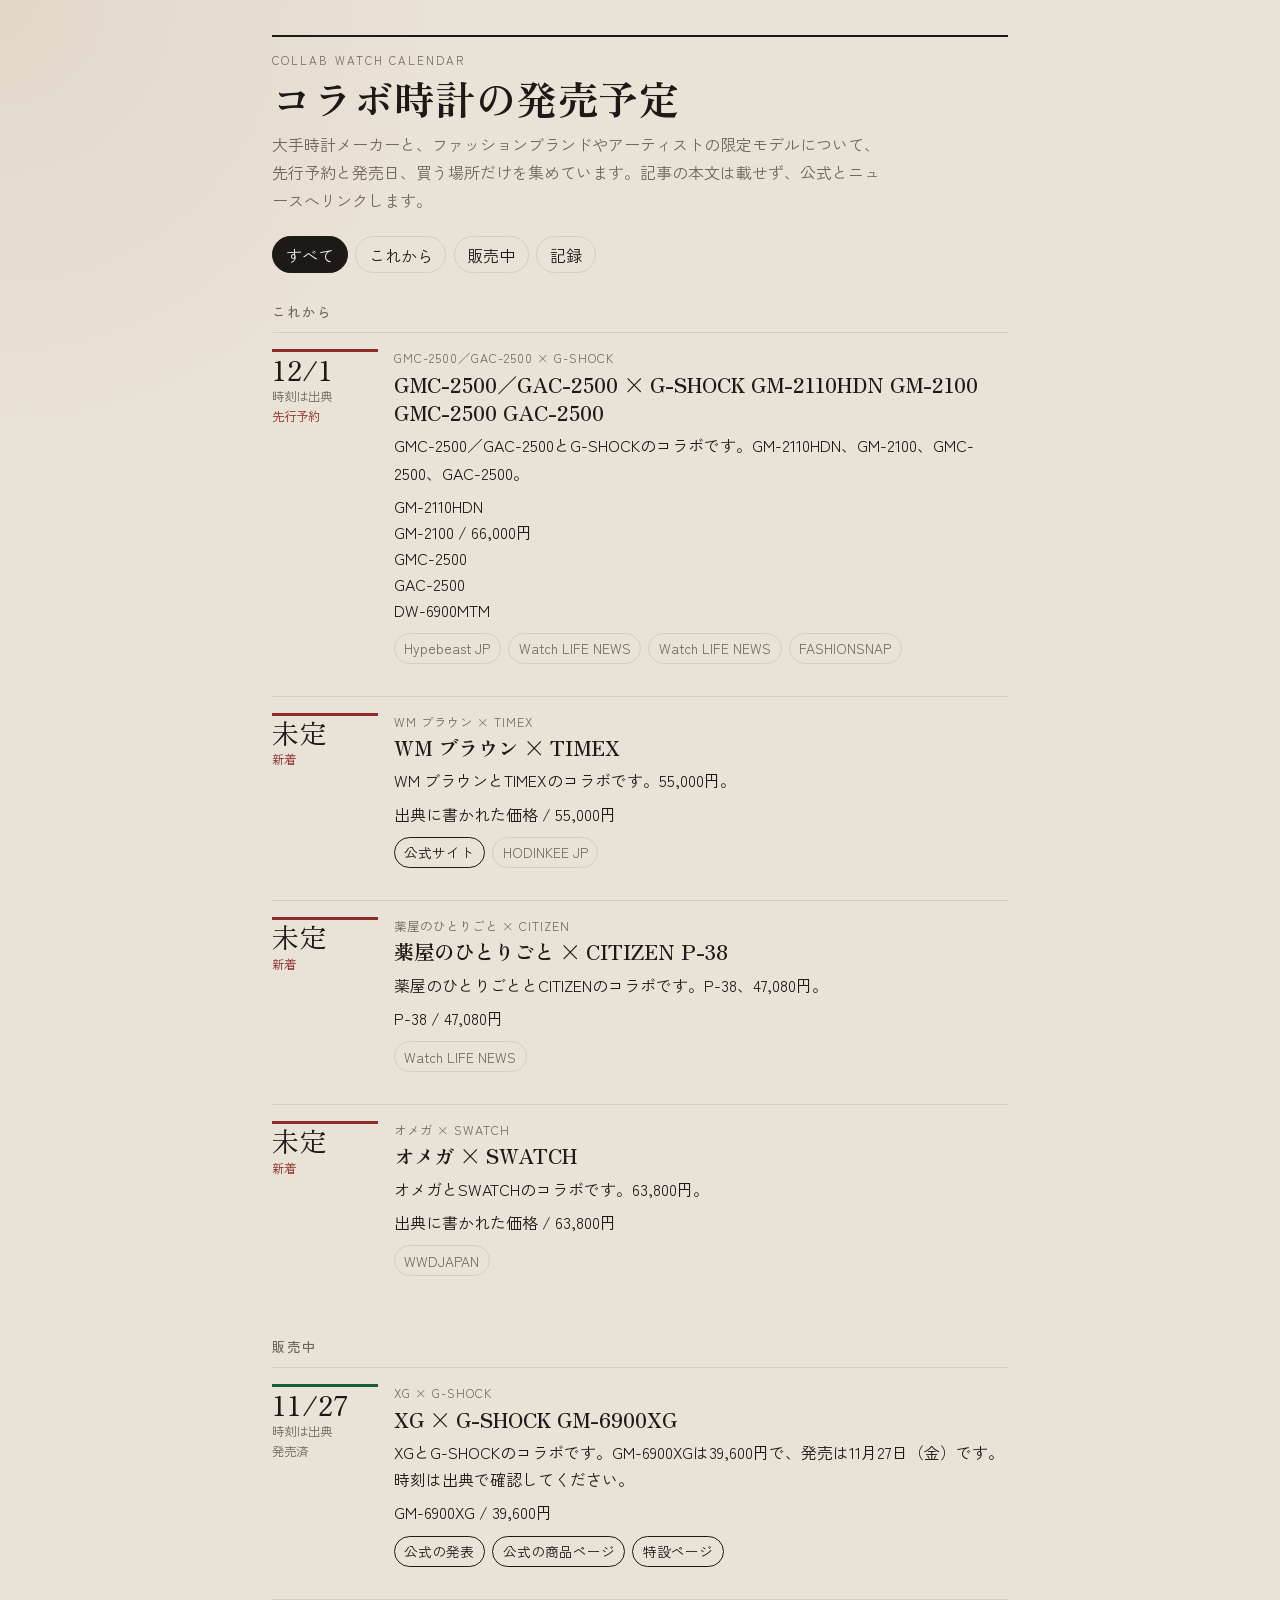
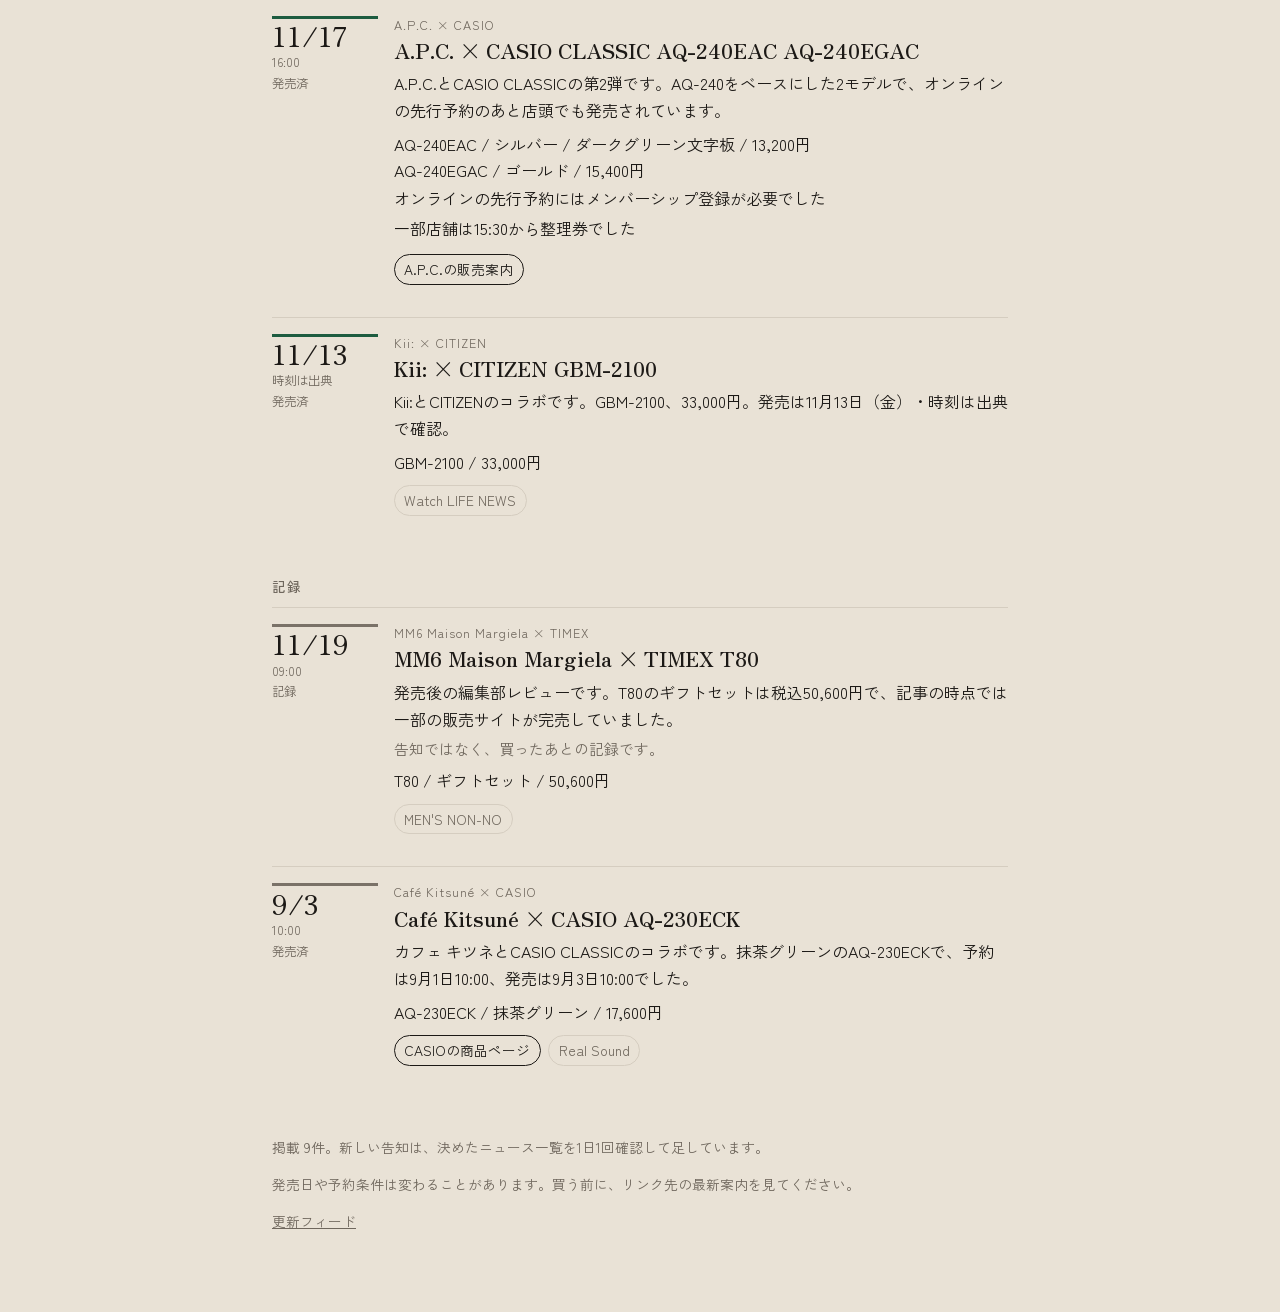
==== commit 64e54a48: "発売情報を更新" ====
--- a/docs/index.html
+++ b/docs/index.html
@@ -26,22 +26,6 @@
     <section class="section" id="upcoming"><h2>これから</h2>
 <article class="card upcoming" data-group="upcoming">
   <div class="when">
-    <span class="md">11/27</span>
-    <span class="sub">時刻は出典</span>
-    <span class="label">発売</span>
-  </div>
-  <div>
-    <p class="brands">XG × G-SHOCK</p>
-    <h3><a href="items/xg-g-shock-gm-6900xg-2026.html">XG × G-SHOCK GM-6900XG</a></h3>
-    <p class="summary">XGとG-SHOCKのコラボです。GM-6900XGは39,600円で、発売は11月27日（金）です。時刻は出典で確認してください。</p>
-    
-    <ul class="models"><li>GM-6900XG / 39,600円</li></ul>
-    
-    <p class="actions"><a href="https://www.casio.co.jp/release/2026/1112-gm-6900xg/">公式の発表</a><a href="https://www.casio.com/jp/watches/gshock/product.GM-6900XG-8/">公式の商品ページ</a><a href="https://gshock.casio.com/jp/contents/ambassador/xg/g-shock-xg-collab-vol2/">特設ページ</a></p>
-  </div>
-</article>
-<article class="card upcoming" data-group="upcoming">
-  <div class="when">
     <span class="md">12/1</span>
     <span class="sub">時刻は出典</span>
     <span class="label">先行予約</span>
@@ -53,7 +37,7 @@
     
     <ul class="models"><li>GM-2110HDN</li><li>GM-2100 / 66,000円</li><li>GMC-2500</li><li>GAC-2500</li><li>DW-6900MTM</li></ul>
     
-    <p class="actions"><a class="quiet" href="https://hypebeast.com/jp/2026/11/g-shock-hidden-ny-collaborative-gm-2110hdn-watch-release-info">Hypebeast JP</a><a class="quiet" href="https://www.powerwatch.jp/2026/11/24/gshock-81/?utm_source=rss&amp;utm_medium=rss&amp;utm_campaign=gshock-81">Watch LIFE NEWS</a><a class="quiet" href="https://www.powerwatch.jp/2026/11/26/gshock-82/?utm_source=rss&amp;utm_medium=rss&amp;utm_campaign=gshock-82">Watch LIFE NEWS</a></p>
+    <p class="actions"><a class="quiet" href="https://hypebeast.com/jp/2026/11/g-shock-hidden-ny-collaborative-gm-2110hdn-watch-release-info">Hypebeast JP</a><a class="quiet" href="https://www.powerwatch.jp/2026/11/24/gshock-81/?utm_source=rss&amp;utm_medium=rss&amp;utm_campaign=gshock-81">Watch LIFE NEWS</a><a class="quiet" href="https://www.powerwatch.jp/2026/11/26/gshock-82/?utm_source=rss&amp;utm_medium=rss&amp;utm_campaign=gshock-82">Watch LIFE NEWS</a><a class="quiet" href="https://www.fashionsnap.com/article/2026-11-27/gshock-hidden/">FASHIONSNAP</a></p>
   </div>
 </article>
 <article class="card upcoming" data-group="upcoming">
@@ -104,6 +88,22 @@
     <p class="actions"><a class="quiet" href="https://www.wwdjapan.com/articles/2562123">WWDJAPAN</a></p>
   </div>
 </article></section><section class="section" id="onsale"><h2>販売中</h2>
+<article class="card onsale" data-group="onsale">
+  <div class="when">
+    <span class="md">11/27</span>
+    <span class="sub">時刻は出典</span>
+    <span class="label">発売済</span>
+  </div>
+  <div>
+    <p class="brands">XG × G-SHOCK</p>
+    <h3><a href="items/xg-g-shock-gm-6900xg-2026.html">XG × G-SHOCK GM-6900XG</a></h3>
+    <p class="summary">XGとG-SHOCKのコラボです。GM-6900XGは39,600円で、発売は11月27日（金）です。時刻は出典で確認してください。</p>
+    
+    <ul class="models"><li>GM-6900XG / 39,600円</li></ul>
+    
+    <p class="actions"><a href="https://www.casio.co.jp/release/2026/1112-gm-6900xg/">公式の発表</a><a href="https://www.casio.com/jp/watches/gshock/product.GM-6900XG-8/">公式の商品ページ</a><a href="https://gshock.casio.com/jp/contents/ambassador/xg/g-shock-xg-collab-vol2/">特設ページ</a></p>
+  </div>
+</article>
 <article class="card onsale" data-group="onsale">
   <div class="when">
     <span class="md">11/17</span>
